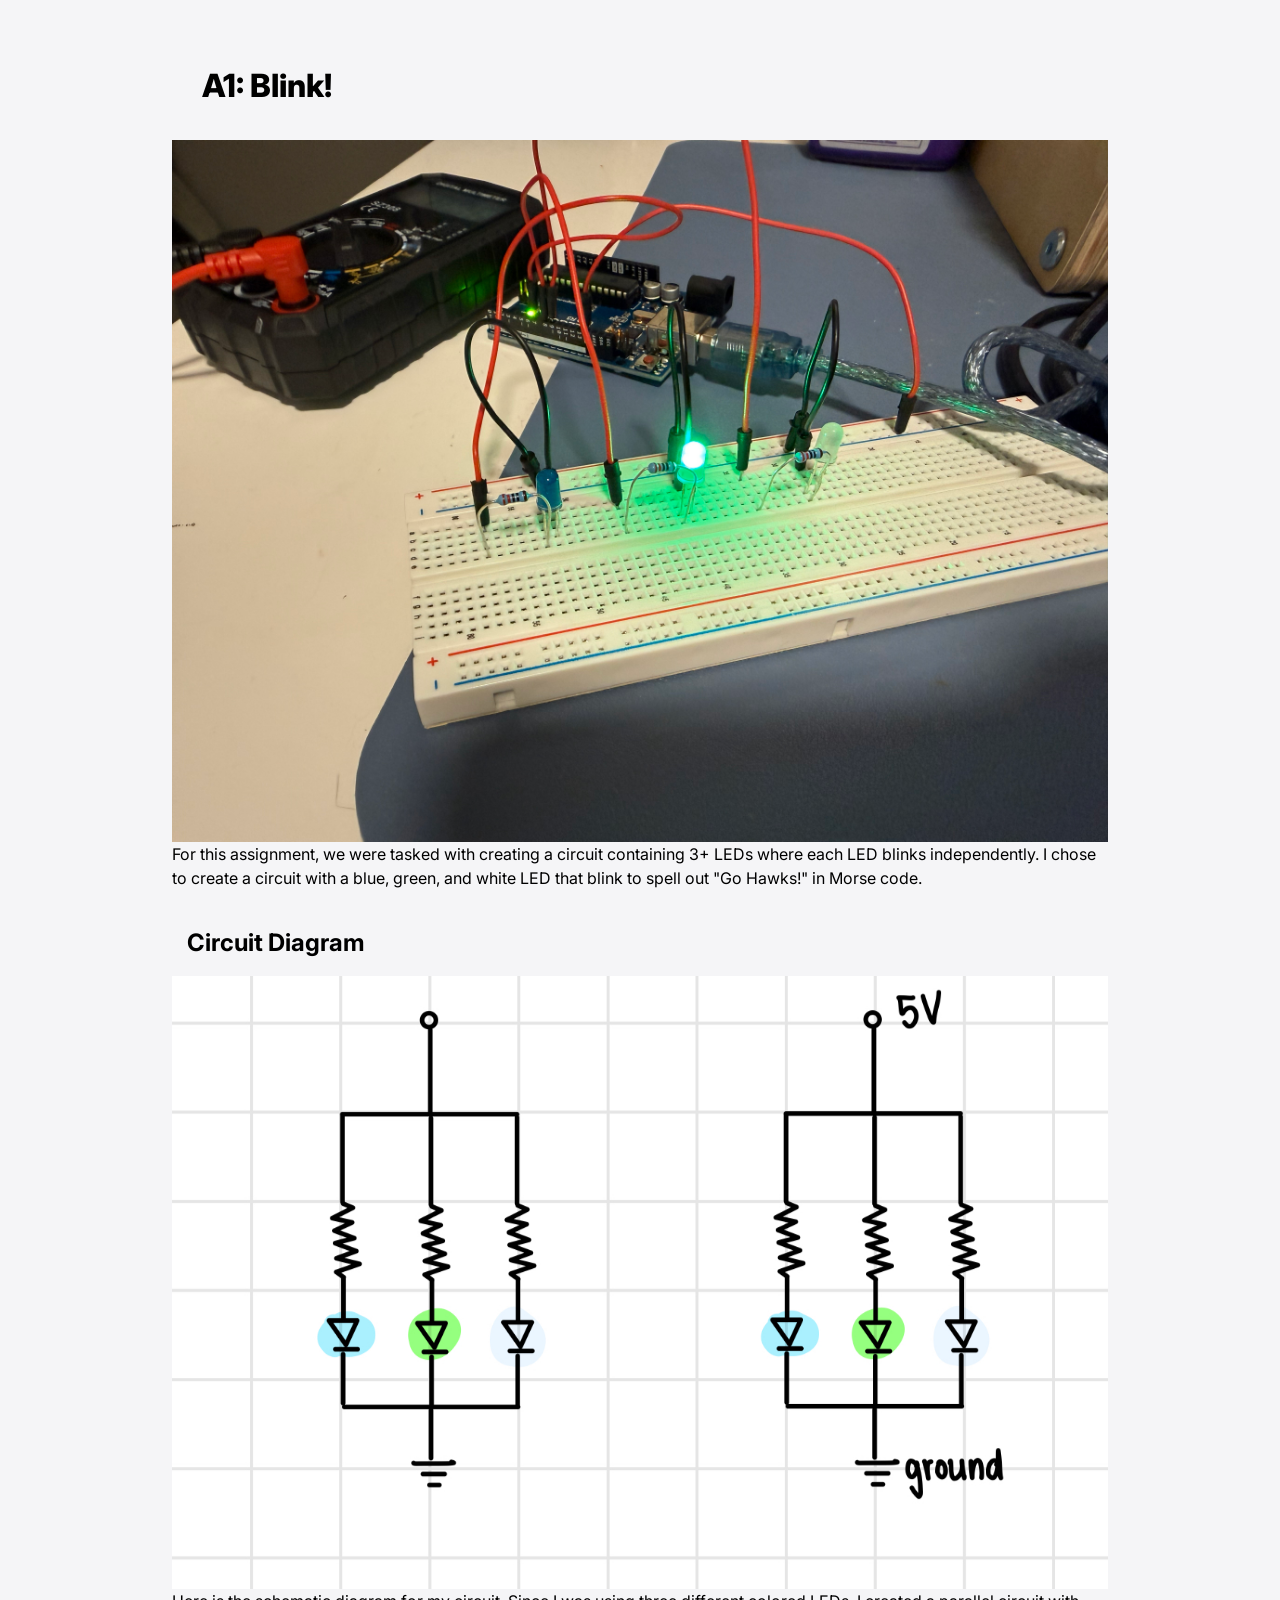
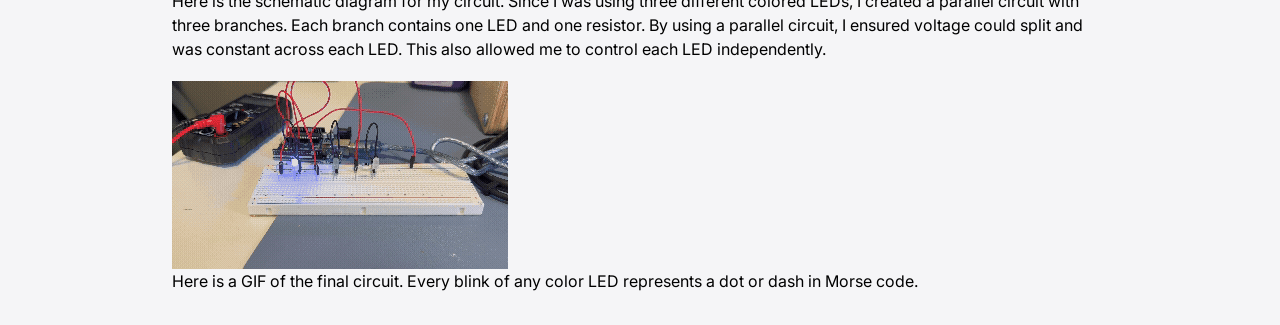
==== docs/a1.html @ 426e0349 "Updates" ====
<!DOCTYPE html>
<html>
  <head>
    <meta charset="utf-8" />
    <meta name="viewport" content="width=device-width, maximum-scale=1.0" />

    <title>Example Student's HCDE 439 Physical Computing Page!</title>

    <link href="style.css" rel="stylesheet" type="text/css" />
  </head>

  <body>
    <h1>A1: Blink!</h1>
    <div class="image">
      <img src="A1_Circuit_Image.jpg" />
      <p> For this assignment, we were tasked with creating a circuit containing 3+ 
        LEDs where each LED blinks independently. 
      
         I chose to create a circuit with a blue, green, and white LED that blink to spell out 
         "Go Hawks!" in Morse code. 
      </p>

    </div>

    <hr style="border: none; height: 20px; background: none;">


    <h2> Circuit Diagram </h2>
    <div class="image">
    <img src="A1_Schematic.jpg" />
    <p> Here is the schematic diagram for my circuit. Since I was using three different colored LEDs, I 
      created a parallel circuit with three branches. Each branch contains one LED and one resistor. 
      By using a parallel circuit, I ensured voltage could split and was constant across each LED. 
      This also allowed me to control each LED independently.
     
    </p>
    </div>

<hr style="border: none; height: 20px; background: none;">


    <figure>
        <img src="A1_Blink.gif" />
        <figcaption> Here is a GIF of the final circuit. Every blink of any color LED represents
           a dot or dash in Morse code.
        </figcaption>

    </figure>


  </body>
</html>
---- docs/style.css ----
@import url("https://fonts.googleapis.com/css2?family=Inter:wght@100;200;300;400;500;600;700;800;900&display=swap");

*,
*::before,
*::after {
  box-sizing: border-box;
}

* {
  margin: 0;
}

img,
picture,
video,
canvas,
svg {
  display: block;
  max-width: 100%;
}

body {
  font-family: "Inter", sans-serif;
  line-height: 1.5;
  -webkit-font-smoothing: antialiased;
  max-width: 1000px;
  padding: 2em;
  margin: auto;
  background-color: #F5F5F7;
}

h1 {
  font-weight: 800;
  padding: 30px;
}

h2 {
  font-weight: 700;
  padding: 15px;
}

.header {
  display: flex;
  gap: 1em;
  margin-top: 1em;
}

.header img {
  width: 50%;
  object-fit: cover;
  border-radius: 7px;
  box-shadow: 0 4px 8px rgba(0,0,0,0.1);

}

.grid {
  display: grid;
  grid-template-columns: repeat(auto-fit, minmax(250px, 1fr));
  gap: 1em;
  margin-top: 2em;
}

.assignment a {
  color: #000;
  text-decoration: none;
}

.assignment a:hover {
  color: #5746E1;
}

.assignment img {
  aspect-ratio: 1;
  object-fit: cover;
  border-radius: 7px;
  box-shadow: 0 4px 8px rgba(0,0,0,0.1);

  display: inline-block; 
  transition: transform 0.2s ease-in-out; 

}

.assignment p {
  margin-top: 0.5em;
}



.assignment img:hover {
    animation: animate 1.5s ease-in-out;
}

@keyframes animate {
    0% {
        opacity: 1;
        transform: translateY(0px); /* Start above the original position */
    }
    50% {
        opacity: 1;
        transform: translateY(-8px);
        
    }
    100% {
        opacity: 1;
        transform: translateY(0px); /* Move below the original position */
    }
}
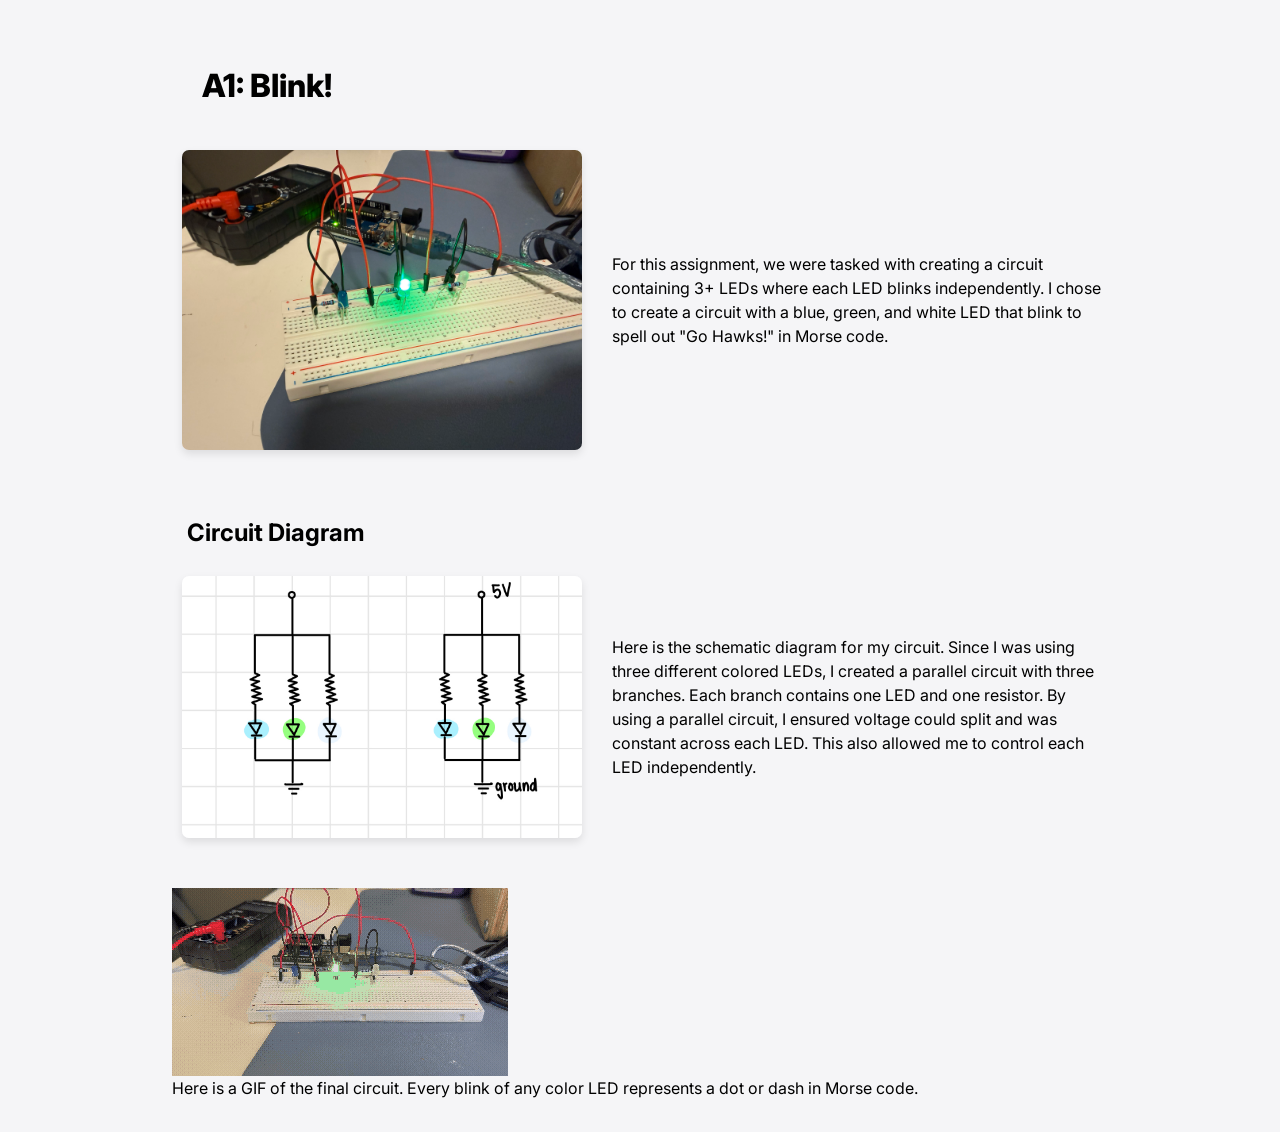
==== commit fc89b054: "Fixing layout" ====
--- a/docs/a1.html
+++ b/docs/a1.html
@@ -11,7 +11,7 @@
 
   <body>
     <h1>A1: Blink!</h1>
-    <div class="image">
+    <div class="image-text"> 
       <img src="A1_Circuit_Image.jpg" />
       <p> For this assignment, we were tasked with creating a circuit containing 3+ 
         LEDs where each LED blinks independently. 
@@ -26,15 +26,17 @@
 
 
     <h2> Circuit Diagram </h2>
-    <div class="image">
-    <img src="A1_Schematic.jpg" />
-    <p> Here is the schematic diagram for my circuit. Since I was using three different colored LEDs, I 
-      created a parallel circuit with three branches. Each branch contains one LED and one resistor. 
-      By using a parallel circuit, I ensured voltage could split and was constant across each LED. 
-      This also allowed me to control each LED independently.
+    <div class="image-text">
+      <img src="A1_Schematic.jpg" />
+
+      <p> Here is the schematic diagram for my circuit. Since I was using three different colored LEDs, I 
+        created a parallel circuit with three branches. Each branch contains one LED and one resistor. 
+        By using a parallel circuit, I ensured voltage could split and was constant across each LED. 
+        This also allowed me to control each LED independently.
      
-    </p>
+      </p>
     </div>
+
 
 <hr style="border: none; height: 20px; background: none;">
 
--- a/docs/style.css
+++ b/docs/style.css
@@ -53,6 +53,8 @@
 
 }
 
+
+
 .grid {
   display: grid;
   grid-template-columns: repeat(auto-fit, minmax(250px, 1fr));
@@ -104,4 +106,22 @@
         opacity: 1;
         transform: translateY(0px); /* Move below the original position */
     }
+}
+
+
+.image-text {
+  display: flex; 
+  align-items: center;
+  gap: 20px;
+  margin-bottom: 20px;
+}
+
+
+
+.image-text img {
+  border-radius: 7px;
+  box-shadow: 0 4px 8px rgba(0,0,0,0.1);
+  margin: 10px;
+  max-width: 400px;
+  height: auto;
 }
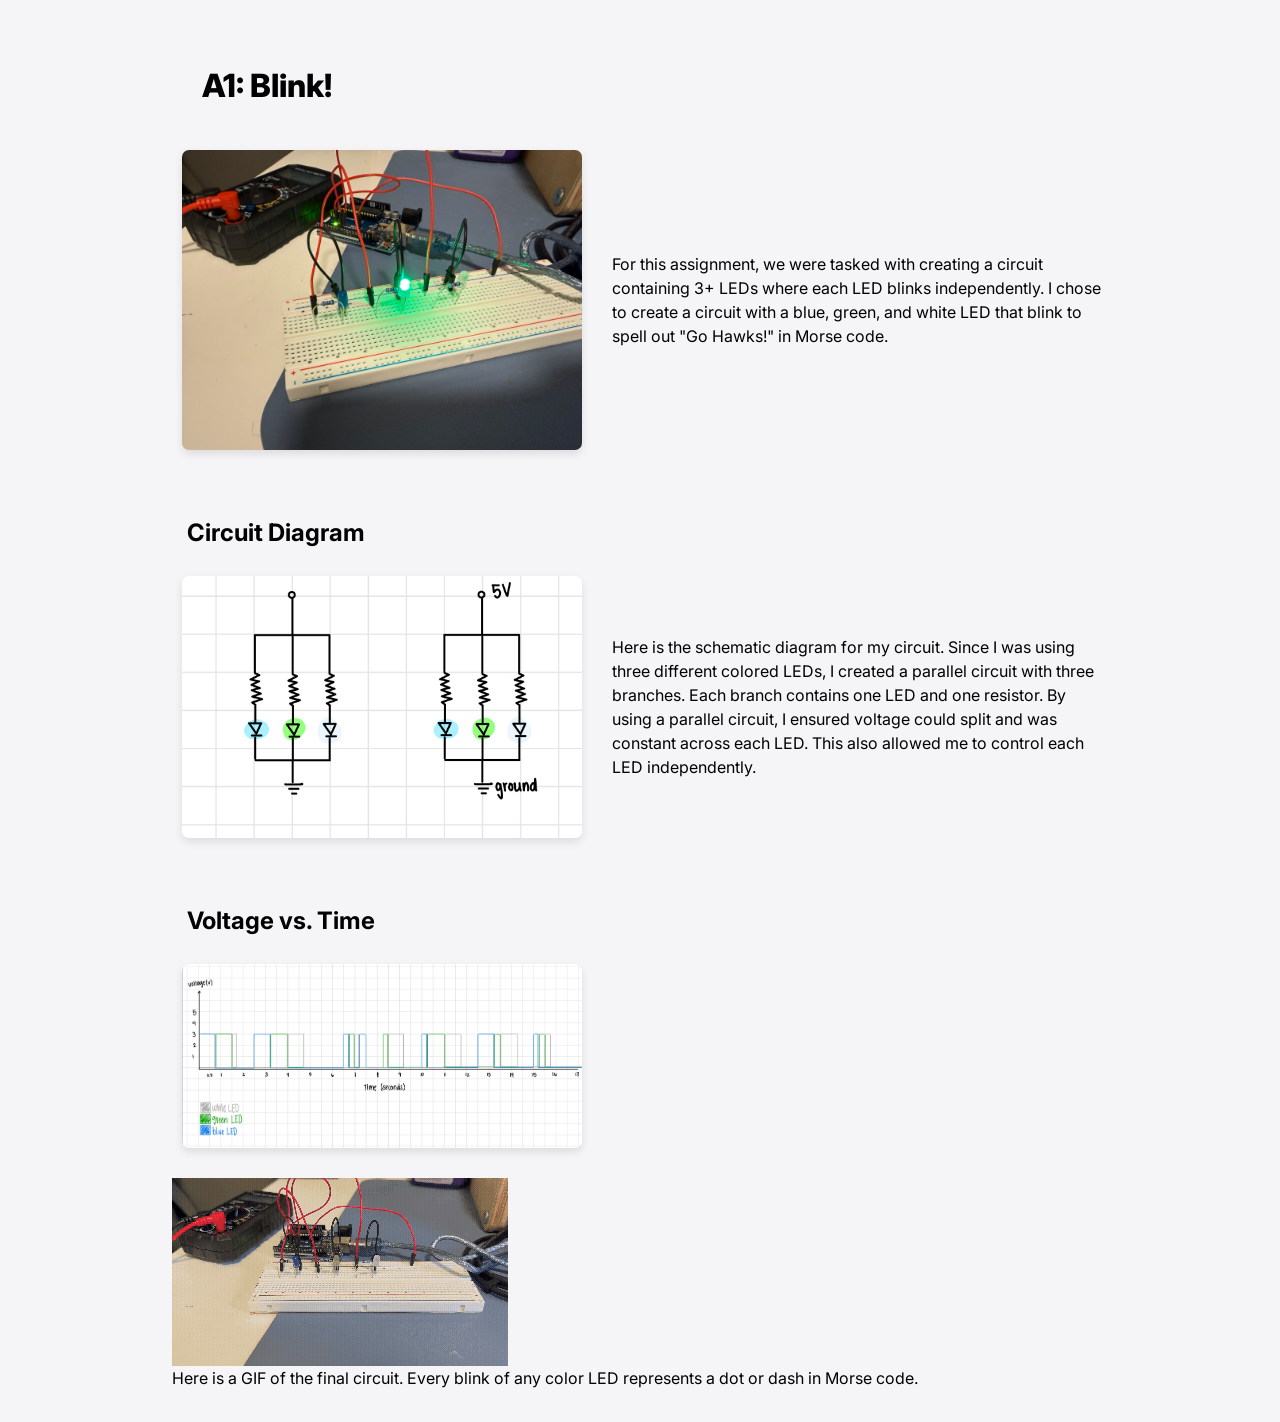
==== commit 538ebe4e: "Testing Website" ====
--- a/docs/a1.html
+++ b/docs/a1.html
@@ -37,8 +37,15 @@
       </p>
     </div>
 
+<hr style="border: none; height: 20px; background: none;">
 
-<hr style="border: none; height: 20px; background: none;">
+    <h2> Voltage vs. Time </h2>
+        <div class="image-text">
+      <img src="Voltage_v_time.jpg" />
+
+        </div>
+
+
 
 
     <figure>
